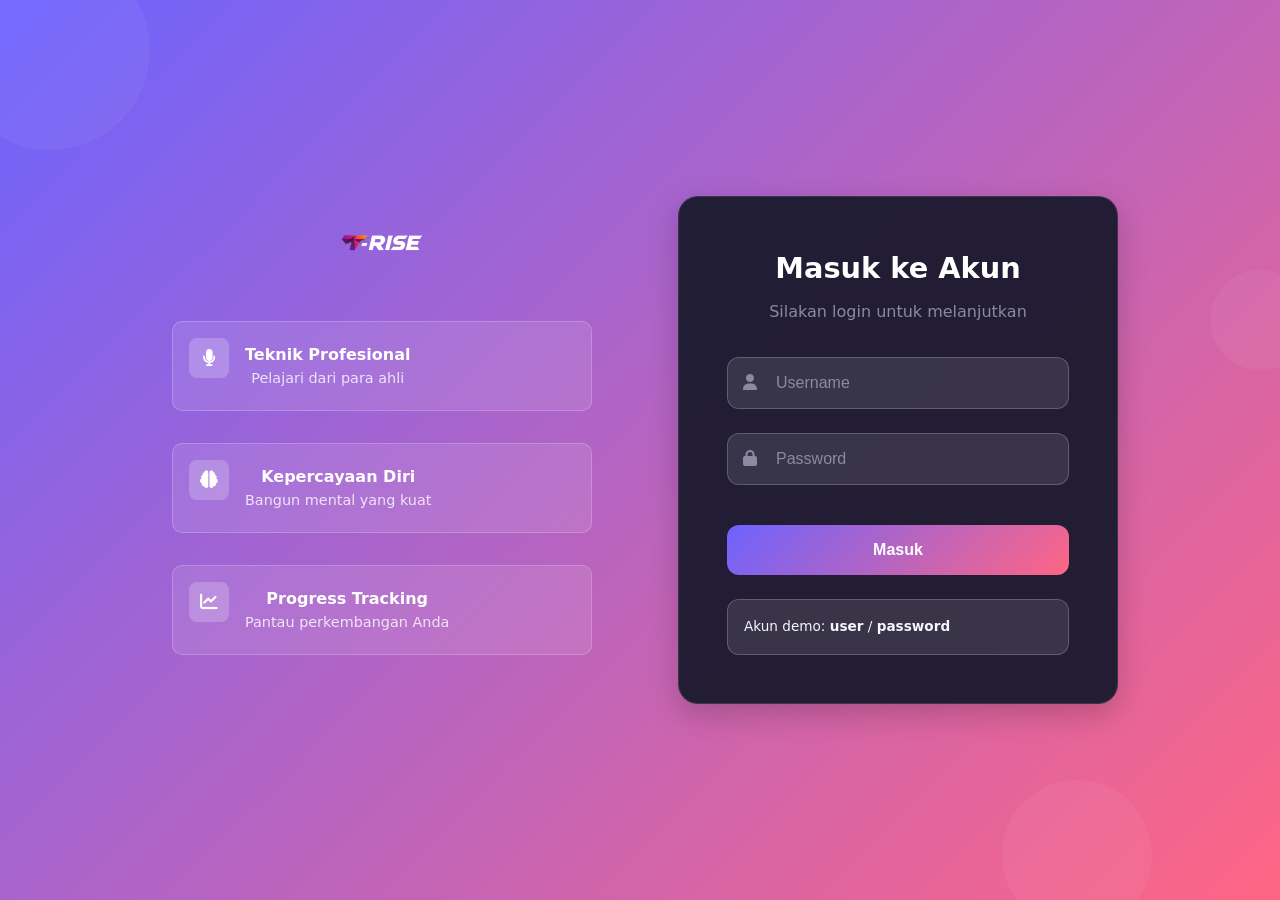
==== edukasi.html @ 12af4f89 "festika-01" ====
<!DOCTYPE html>
<html lang="id">
<head>
    <meta charset="UTF-8">
    <meta name="viewport" content="width=device-width, initial-scale=1.0">
    <title>T-RISE | Edukasi</title>
    <link rel="stylesheet" href="style.css">
</head>
<body>
    <header class="header">
        <div class="container">
            <div class="nav-brand">
               <div class="logo-icon">
                    <div class="logo">
    <img src="logo.png" alt="T-RISE - Public Speaking & Pengembangan Diri">
</div>
                  
                </div>
                <span class="tagline">Public Speaking & Pengembangan Diri</span>
            </div>
            <nav class="nav-menu">
                <a href="beranda.html" class="nav-link">Beranda</a>
                <a href="materi.html" class="nav-link">Materi</a>
                <a href="quiz.html" class="nav-link">Quiz</a>
                <a href="edukasi.html" class="nav-link active">Edukasi</a>
                <button id="logoutBtn" class="btn-logout">Logout</button>
            </nav>
        </div>
    </header>

    <main class="main-content">
        <div class="container">
            <h1 class="page-title">Artikel & Tips Edukasi</h1>
            
            <div class="articles-grid">
                <article class="article-card">
                    <div class="article-image">
                        <div class="image-placeholder">📝</div>
                    </div>
                    <div class="article-content">
                        <h2>5 Kesalahan Umum dalam Public Speaking</h2>
                        <p class="article-meta">Dipublikasikan: 15 November 2023</p>
                        <p class="article-excerpt">
                            Banyak pembicara pemula melakukan kesalahan yang sama. Pelajari kesalahan umum 
                            dalam public speaking dan strategi untuk menghindarinya...
                        </p>
                        <a href="edukasi-kesalahan-public-speaking.html" class="article-link">Baca Selengkapnya →</a>
                    </div>
                </article>
                
                <article class="article-card">
                    <div class="article-image">
                        <div class="image-placeholder">🧠</div>
                    </div>
                    <div class="article-content">
                        <h2>Membangun Kepercayaan Diri</h2>
                        <p class="article-meta">Dipublikasikan: 10 November 2023</p>
                        <p class="article-excerpt">
                            Kepercayaan diri adalah kunci sukses dalam public speaking. Temukan teknik 
                            praktis untuk membangun dan mempertahankan kepercayaan diri...
                        </p>
                        <a href="edukasi-kepercayaan-diri.html" class="article-link">Baca Selengkapnya →</a>
                    </div>
                </article>
                
                <article class="article-card">
                    <div class="article-image">
                        <div class="image-placeholder">🎯</div>
                    </div>
                    <div class="article-content">
                        <h2>Teknik Storytelling untuk Presentasi</h2>
                        <p class="article-meta">Dipublikasikan: 5 November 2023</p>
                        <p class="article-excerpt">
                            Cerita adalah alat yang ampuh untuk menarik perhatian audiens. Pelajari cara 
                            menyusun dan menyampaikan cerita yang efektif...
                        </p>
                        <a href="edukasi-teknik-storytelling.html" class="article-link">Baca Selengkapnya →</a>
                    </div>
                </article>
            </div>
        </div>
    </main>

    <footer class="footer">
        <div class="container">
            <p>&copy; 2025 T-Rise. All rights reserved.</p>
        </div>
    </footer>

    <script src="protect.js"></script>
    <script>
        document.getElementById('logoutBtn').addEventListener('click', function() {
            localStorage.removeItem('isLoggedIn');
            window.location.href = 'index.html';
        });
    </script>
</body>
</html>
---- style.css ----
/* VARIABLES & RESET */
:root {
    --primary: #6C63FF;
    --primary-dark: #5752D2;
    --secondary: #FF6584;
    --accent: #00D4AA;
    --dark: #1A1A2E;
    --darker: #0F0F1A;
    --light: #F5F7FF;
    --gray: #8A8AA3;
    --gradient: linear-gradient(135deg, var(--primary), var(--secondary));
    --shadow: 0 10px 30px rgba(0, 0, 0, 0.2);
    --transition: all 0.3s ease;
}

* {
    margin: 0;
    padding: 0;
    box-sizing: border-box;
}

body {
    font-family: 'Segoe UI', system-ui, sans-serif;
    line-height: 1.6;
    color: var(--light);
    background: var(--darker);
    overflow-x: hidden;
}

.container {
    width: 90%;
    max-width: 1200px;
    margin: 0 auto;
    padding: 0 15px;
}
/* Logo Styling */
.logo-icon {
    display: flex;
    align-items: center;
    gap: 12px;
}

.logo {
    display: flex;
    align-items: center;
    justify-content: center;
}

.logo img {
    height: 60px; /* Sesuaikan tinggi logo */
    width: auto; /* Pertahankan aspect ratio */
    display: block;
    object-fit: contain; /* Pastikan logo tidak terdistorsi */
}

.logo-text {
    font-size: 1.6rem;
    font-weight: bold;
    color: #8408a7;
    line-height: 1;
}
/* SIMPLE LOGIN LAYOUT */
.login-page {
    min-height: 100vh;
    background: linear-gradient(135deg, #6C63FF 0%, #FF6584 100%);
    display: flex;
    align-items: center;
    justify-content: center;
    padding: 1rem;
}

.login-container {
    display: grid;
    grid-template-columns: 1fr 1fr;
    gap: 2rem;
    max-width: 1000px;
    width: 100%;
    align-items: center;
}

/* Welcome Side - Simple */
.welcome-side {
    padding: 2rem;
    color: white;
}

.welcome-content {
    text-align: center;
}

.welcome-logo {
    margin-bottom: 2rem;
}

.welcome-logo .logo-img {
    height: 60px;
    margin-bottom: 1rem;
}

.welcome-text h2 {
    font-size: 2rem;
    margin-bottom: 1rem;
    font-weight: 700;
}

.welcome-text p {
    font-size: 1.1rem;
    opacity: 0.9;
    line-height: 1.6;
}

.features-grid {
    display: grid;
    gap: 1rem;
    margin: 2rem 0;
}

.feature-item {
    display: flex;
    align-items: center;
    gap: 1rem;
    padding: 1rem;
    background: rgba(255, 255, 255, 0.1);
    border-radius: 10px;
    border: 1px solid rgba(255, 255, 255, 0.2);
}

.feature-icon {
    width: 40px;
    height: 40px;
    background: rgba(255, 255, 255, 0.2);
    border-radius: 8px;
    display: flex;
    align-items: center;
    justify-content: center;
}

.feature-icon i {
    color: white;
    font-size: 1.1rem;
}

.feature-text h4 {
    margin: 0;
    font-size: 1rem;
    font-weight: 600;
}

.feature-text p {
    margin: 0;
    font-size: 0.9rem;
    opacity: 0.8;
}

/* Login Side */
.login-side {
    display: flex;
    justify-content: center;
}

.login-card {
    background: rgba(26, 26, 46, 0.95);
    border-radius: 20px;
    padding: 3rem;
    width: 100%;
    max-width: 440px;
    text-align: center;
    box-shadow: var(--shadow);
    border: 1px solid rgba(255, 255, 255, 0.1);
}

.login-header {
    margin-bottom: 2rem;
}

.login-header h2 {
    color: white;
    margin-bottom: 0.5rem;
    font-size: 1.8rem;
}

.login-header p {
    color: var(--gray);
    margin: 0;
}

/* Form Styles */
.login-form {
    text-align: left;
}

.input-group {
    position: relative;
    margin-bottom: 1.5rem;
}

.input-icon {
    position: absolute;
    left: 1rem;
    top: 50%;
    transform: translateY(-50%);
    color: var(--gray);
}

.input-group input {
    width: 100%;
    padding: 1rem 1rem 1rem 3rem;
    background: rgba(255, 255, 255, 0.1);
    border: 1px solid rgba(255, 255, 255, 0.2);
    border-radius: 10px;
    color: white;
    font-size: 1rem;
    transition: var(--transition);
}

.input-group input:focus {
    outline: none;
    border-color: #8408a7;
    background: rgba(255, 255, 255, 0.15);
}

.input-group input::placeholder {
    color: var(--gray);
}

.btn-login {
    width: 100%;
    padding: 1rem;
    background: linear-gradient(135deg, #8408a7, #6C63FF);
    color: white;
    border: none;
    border-radius: 10px;
    font-size: 1rem;
    font-weight: 600;
    cursor: pointer;
    transition: var(--transition);
    margin-top: 1rem;
}

.btn-login:hover {
    transform: translateY(-2px);
    box-shadow: 0 10px 20px rgba(132, 8, 167, 0.3);
}

.demo-account {
    margin-top: 1.5rem;
    padding: 1rem;
    background: rgba(132, 8, 167, 0.1);
    border-radius: 10px;
    font-size: 0.9rem;
    border: 1px solid rgba(132, 8, 167, 0.3);
}

/* Simple Background Elements */
.login-bg-elements {
    position: fixed;
    top: 0;
    left: 0;
    width: 100%;
    height: 100%;
    z-index: -1;
    overflow: hidden;
}

.bg-circle {
    position: absolute;
    border-radius: 50%;
    background: rgba(255, 255, 255, 0.05);
}

.bg-circle-1 {
    width: 200px;
    height: 200px;
    top: -50px;
    left: -50px;
}

.bg-circle-2 {
    width: 150px;
    height: 150px;
    bottom: -30px;
    right: 10%;
}

.bg-circle-3 {
    width: 100px;
    height: 100px;
    top: 30%;
    right: -30px;
}

/* Responsive */
@media (max-width: 768px) {
    .login-container {
        grid-template-columns: 1fr;
        gap: 1rem;
    }
    
    .welcome-side {
        padding: 1rem;
        text-align: center;
    }
    
    .welcome-text h2 {
        font-size: 1.5rem;
    }
    
    .features-grid {
        grid-template-columns: 1fr;
    }
    
    .login-card {
        padding: 2rem;
    }
}

@media (max-width: 480px) {
    .login-card {
        padding: 1.5rem;
    }
    
    .feature-item {
        flex-direction: column;
        text-align: center;
    }
}

.brand-name {
    font-size: 2.5rem;
    font-weight: 800;
    background: var(--gradient);
    -webkit-background-clip: text;
    -webkit-text-fill-color: transparent;
    background-clip: text;
    margin: 1rem 0 0.5rem;
}

.tagline {
    color: var(--gray);
    font-size: 0.9rem;
}

.login-form {
    text-align: left;
    margin-top: 2rem;
}

.input-group {
    position: relative;
    margin-bottom: 1.5rem;
}

.input-icon {
    position: absolute;
    left: 1rem;
    top: 50%;
    transform: translateY(-50%);
    color: var(--gray);
}

.input-group input {
    width: 100%;
    padding: 1rem 1rem 1rem 3rem;
    background: rgba(255, 255, 255, 0.1);
    border: 1px solid rgba(255, 255, 255, 0.2);
    border-radius: 12px;
    color: var(--light);
    font-size: 1rem;
    transition: var(--transition);
}

.input-group input:focus {
    outline: none;
    border-color: var(--primary);
}

.btn-login {
    width: 100%;
    padding: 1rem;
    background: var(--gradient);
    color: white;
    border: none;
    border-radius: 12px;
    font-size: 1rem;
    font-weight: 600;
    cursor: pointer;
    transition: var(--transition);
}

.btn-login:hover {
    transform: translateY(-2px);
    box-shadow: 0 10px 25px rgba(108, 99, 255, 0.3);
}

.demo-account {
    margin-top: 1.5rem;
    padding: 1rem;
    background: rgba(255, 255, 255, 0.1);
    border-radius: 12px;
    font-size: 0.85rem;
    border: 1px solid rgba(255, 255, 255, 0.2);
}

.notification {
    margin-top: 1rem;
    padding: 1rem;
    border-radius: 12px;
    font-weight: 600;
    text-align: center;
}

.notification.error {
    background: rgba(220, 53, 69, 0.1);
    color: #ff6b6b;
    border: 1px solid rgba(220, 53, 69, 0.2);
}

.hidden {
    display: none !important;
}

/* HEADER */
.header {
    background: rgba(26, 26, 46, 0.95);
    border-bottom: 1px solid rgba(255, 255, 255, 0.1);
    position: sticky;
    top: 0;
    z-index: 1000;
    backdrop-filter: blur(10px);
}

.header .container {
    display: flex;
    justify-content: space-between;
    align-items: center;
    padding: 1rem 15px;
}

.nav-brand {
    display: flex;
    align-items: center;
    gap: 1rem;
}

.nav-brand .tagline {
    font-size: 0.8rem;
}

.nav-menu {
    display: flex;
    align-items: center;
    gap: 1.5rem;
}

.nav-link {
    text-decoration: none;
    color: var(--gray);
    font-weight: 500;
    padding: 0.5rem 1rem;
    border-radius: 8px;
    transition: var(--transition);
}

.nav-link:hover {
    color: var(--light);
    background: rgba(255, 255, 255, 0.1);
}

.nav-link.active {
    color: var(--primary);
    background: rgba(108, 99, 255, 0.1);
}

.btn-logout {
    background: transparent;
    color: var(--secondary);
    border: 1px solid var(--secondary);
    border-radius: 8px;
    padding: 0.5rem 1rem;
    font-weight: 500;
    cursor: pointer;
    transition: var(--transition);
}

.btn-logout:hover {
    background: var(--secondary);
    color: white;
}

/* MAIN CONTENT */
.main-content {
    min-height: calc(100vh - 80px);
    padding: 2rem 0;
}

.page-title {
    font-size: 2.5rem;
    font-weight: 800;
    margin-bottom: 1rem;
    background: var(--gradient);
    -webkit-background-clip: text;
    -webkit-text-fill-color: transparent;
    background-clip: text;
    text-align: center;
}

.page-subtitle {
    font-size: 1.1rem;
    color: var(--gray);
    margin-bottom: 2rem;
    text-align: center;
}

/* BUTTONS */
.btn-primary, .btn-secondary {
    display: inline-block;
    padding: 0.75rem 1.5rem;
    border-radius: 8px;
    font-weight: 600;
    text-decoration: none;
    transition: var(--transition);
    border: none;
    cursor: pointer;
    font-size: 1rem;
}

.btn-primary {
    background: var(--gradient);
    color: white;
}

.btn-primary:hover {
    transform: translateY(-2px);
    box-shadow: 0 5px 15px rgba(108, 99, 255, 0.3);
}

.btn-secondary {
    background: transparent;
    color: var(--light);
    border: 1px solid rgba(255, 255, 255, 0.2);
}

.btn-secondary:hover {
    background: rgba(255, 255, 255, 0.1);
}

/* HERO SECTION */
.hero-section {
    padding: 4rem 0;
    text-align: center;
}

.hero-title {
    font-size: 3rem;
    margin-bottom: 1.5rem;
    background: var(--gradient);
    -webkit-background-clip: text;
    -webkit-text-fill-color: transparent;
    background-clip: text;
}

.hero-description {
    font-size: 1.2rem;
    color: var(--gray);
    margin-bottom: 2rem;
    max-width: 600px;
    margin-left: auto;
    margin-right: auto;
}

.hero-actions {
    display: flex;
    gap: 1rem;
    justify-content: center;
}

/* FEATURES SECTION */
.features-section {
    padding: 4rem 0;
}

.section-title {
    text-align: center;
    font-size: 2.5rem;
    margin-bottom: 3rem;
    background: var(--gradient);
    -webkit-background-clip: text;
    -webkit-text-fill-color: transparent;
    background-clip: text;
}

.features-grid {
    display: grid;
    grid-template-columns: repeat(auto-fit, minmax(250px, 1fr));
    gap: 2rem;
}

.feature-card {
    background: rgba(255, 255, 255, 0.05);
    border-radius: 16px;
    padding: 2rem;
    text-align: center;
    transition: var(--transition);
    border: 1px solid rgba(255, 255, 255, 0.1);
}

.feature-card:hover {
    transform: translateY(-5px);
    background: rgba(255, 255, 255, 0.08);
}

.feature-icon {
    font-size: 3rem;
    margin-bottom: 1rem;
}

.feature-card h3 {
    font-size: 1.3rem;
    margin-bottom: 1rem;
    color: var(--light);
}

.feature-card p {
    color: var(--gray);
    line-height: 1.6;
}

/* MATERI PAGE */
.materi-grid {
    display: grid;
    grid-template-columns: repeat(auto-fill, minmax(350px, 1fr));
    gap: 2rem;
    margin-top: 2rem;
}

.materi-card {
    background: rgba(255, 255, 255, 0.05);
    border-radius: 16px;
    overflow: hidden;
    transition: var(--transition);
    border: 1px solid rgba(255, 255, 255, 0.1);
}

.materi-card:hover {
    transform: translateY(-5px);
    background: rgba(255, 255, 255, 0.08);
}

.materi-header {
    padding: 1.5rem;
    background: rgba(0, 0, 0, 0.2);
    display: flex;
    justify-content: space-between;
    align-items: center;
    border-bottom: 1px solid rgba(255, 255, 255, 0.1);
}

.materi-header h2 {
    font-size: 1.3rem;
    color: var(--light);
}

.badge {
    padding: 0.4rem 0.8rem;
    border-radius: 20px;
    font-size: 0.8rem;
    font-weight: 600;
    background: var(--gradient);
    color: white;
}

.materi-content {
    padding: 1.5rem;
}

.materi-content p {
    color: var(--gray);
    margin-bottom: 1rem;
    line-height: 1.6;
}

.materi-content ul {
    list-style: none;
    padding: 0;
}

.materi-content li {
    padding: 0.5rem 0;
    color: var(--gray);
    position: relative;
    padding-left: 1.5rem;
}

.materi-content li::before {
    content: '✓';
    position: absolute;
    left: 0;
    color: var(--accent);
    font-weight: bold;
}

/* MODUL CONTAINER STYLES */
.modul-container {
    display: flex;
    flex-direction: column;
    gap: 2rem;
    margin-top: 2rem;
}

.modul-card {
    background: rgba(255, 255, 255, 0.05);
    border-radius: 16px;
    border: 1px solid rgba(255, 255, 255, 0.1);
    overflow: hidden;
    transition: var(--transition);
}

.modul-card:hover {
    transform: translateY(-5px);
    background: rgba(255, 255, 255, 0.08);
}

.modul-header {
    background: rgba(108, 99, 255, 0.1);
    padding: 2rem;
    border-bottom: 1px solid rgba(255, 255, 255, 0.1);
    display: flex;
    align-items: center;
    gap: 1.5rem;
}

.modul-number {
    width: 60px;
    height: 60px;
    background: var(--gradient);
    border-radius: 12px;
    display: flex;
    align-items: center;
    justify-content: center;
    color: white;
    font-size: 1.5rem;
    font-weight: 800;
}

.modul-header h2 {
    color: var(--light);
    margin: 0;
    font-size: 1.5rem;
}

.modul-content {
    padding: 2rem;
}

.modul-content h3 {
    color: var(--light);
    margin: 1.5rem 0 1rem 0;
    font-size: 1.2rem;
}

.modul-content h3:first-child {
    margin-top: 0;
}

.modul-content p {
    color: var(--gray);
    line-height: 1.6;
    margin-bottom: 1rem;
}

.modul-content ul, .modul-content ol {
    color: var(--gray);
    margin: 1rem 0;
    padding-left: 1.5rem;
}

.modul-content li {
    margin-bottom: 0.5rem;
    line-height: 1.5;
}

.modul-content strong {
    color: var(--light);
}

/* Responsive Design */
@media (max-width: 768px) {
    .modul-header {
        flex-direction: column;
        text-align: center;
        gap: 1rem;
        padding: 1.5rem;
    }
    
    .modul-content {
        padding: 1.5rem;
    }
    
    .modul-header h2 {
        font-size: 1.3rem;
    }
}

/* QUIZ PAGE */
.quiz-container {
    background: rgba(255, 255, 255, 0.05);
    border-radius: 16px;
    padding: 2rem;
    max-width: 800px;
    margin: 0 auto;
    border: 1px solid rgba(255, 255, 255, 0.1);
}

.quiz-start {
    text-align: center;
    padding: 2rem 0;
}

.quiz-start h2 {
    margin-bottom: 1rem;
    color: var(--light);
}

.quiz-start p {
    margin-bottom: 2rem;
    color: var(--gray);
}

.quiz-screen {
    display: flex;
    flex-direction: column;
    gap: 2rem;
}

.quiz-progress {
    display: flex;
    flex-direction: column;
    gap: 0.5rem;
}

.progress-bar {
    height: 6px;
    background: rgba(255, 255, 255, 0.1);
    border-radius: 3px;
    overflow: hidden;
}

.progress-fill {
    height: 100%;
    background: var(--gradient);
    border-radius: 3px;
    transition: width 0.3s ease;
}

.quiz-question h2 {
    margin-bottom: 1.5rem;
    color: var(--light);
}

.quiz-options {
    display: flex;
    flex-direction: column;
    gap: 1rem;
}

.quiz-option {
    padding: 1rem;
    background: rgba(255, 255, 255, 0.05);
    border: 1px solid rgba(255, 255, 255, 0.1);
    border-radius: 8px;
    cursor: pointer;
    transition: var(--transition);
}

.quiz-option:hover {
    background: rgba(255, 255, 255, 0.1);
}

.quiz-option.selected {
    background: rgba(108, 99, 255, 0.2);
    border-color: var(--primary);
}

.quiz-navigation {
    text-align: center;
}

.quiz-result {
    text-align: center;
    padding: 2rem 0;
}

.score-display {
    margin: 2rem 0;
}

.score-circle {
    width: 150px;
    height: 150px;
    border-radius: 50%;
    background: var(--gradient);
    display: flex;
    flex-direction: column;
    justify-content: center;
    align-items: center;
    color: white;
    margin: 0 auto;
}

#scoreValue {
    font-size: 2.5rem;
    font-weight: 700;
}

.score-label {
    font-size: 0.9rem;
}

.result-message {
    font-size: 1.1rem;
    margin-bottom: 2rem;
    color: var(--gray);
}

.result-actions {
    display: flex;
    justify-content: center;
    gap: 1rem;
}

/* EDUKASI PAGE */
.articles-grid {
    display: grid;
    grid-template-columns: repeat(auto-fill, minmax(350px, 1fr));
    gap: 2rem;
    margin-top: 2rem;
}

.article-card {
    background: rgba(255, 255, 255, 0.05);
    border-radius: 16px;
    overflow: hidden;
    transition: var(--transition);
    border: 1px solid rgba(255, 255, 255, 0.1);
}

.article-card:hover {
    transform: translateY(-5px);
    background: rgba(255, 255, 255, 0.08);
}

.article-image {
    height: 150px;
    background: var(--gradient);
    display: flex;
    justify-content: center;
    align-items: center;
}

.image-placeholder {
    font-size: 3rem;
}

.article-content {
    padding: 1.5rem;
}

.article-content h2 {
    font-size: 1.3rem;
    margin-bottom: 0.75rem;
    color: var(--light);
}

.article-meta {
    font-size: 0.85rem;
    color: var(--gray);
    margin-bottom: 1rem;
}

.article-excerpt {
    color: var(--gray);
    margin-bottom: 1.5rem;
    line-height: 1.6;
}

.article-link {
    color: var(--primary);
    text-decoration: none;
    font-weight: 600;
    transition: var(--transition);
}

.article-link:hover {
    color: var(--primary-dark);
}

/* FOOTER */
.footer {
    background: rgba(15, 15, 26, 0.8);
    border-top: 1px solid rgba(255, 255, 255, 0.1);
    padding: 2rem 0;
    margin-top: 4rem;
    text-align: center;
}

/* RESPONSIVE DESIGN */
@media (max-width: 768px) {
    .header .container {
        flex-direction: column;
        gap: 1rem;
    }
    
    .nav-menu {
        flex-wrap: wrap;
        justify-content: center;
    }
    
    .page-title {
        font-size: 2rem;
    }
    
    .hero-title {
        font-size: 2rem;
    }
    
    .section-title {
        font-size: 2rem;
    }
    
    .features-grid,
    .materi-grid,
    .articles-grid {
        grid-template-columns: 1fr;
    }
    
    .hero-actions {
        flex-direction: column;
        align-items: center;
    }
    
    .result-actions {
        flex-direction: column;
        align-items: center;
    }

    /* Additional styles for detail pages */
.exercise-steps {
    display: flex;
    flex-direction: column;
    gap: 1.5rem;
    margin-top: 1.5rem;
}

.step {
    display: flex;
    gap: 1rem;
    align-items: flex-start;
}

.step-number {
    width: 40px;
    height: 40px;
    background: var(--gradient);
    border-radius: 50%;
    display: flex;
    align-items: center;
    justify-content: center;
    color: white;
    font-weight: 700;
    flex-shrink: 0;
}

.step-content h4 {
    color: var(--light);
    margin-bottom: 0.5rem;
}

.step-content p {
    color: var(--gray);
    line-height: 1.6;
}

.technique-grid {
    display: grid;
    grid-template-columns: repeat(auto-fit, minmax(250px, 1fr));
    gap: 1.5rem;
    margin-top: 1.5rem;
}

.technique-item {
    display: flex;
    gap: 1rem;
    padding: 1.5rem;
    background: rgba(255, 255, 255, 0.05);
    border-radius: 12px;
    border: 1px solid rgba(255, 255, 255, 0.1);
}

.technique-icon {
    width: 50px;
    height: 50px;
    background: var(--gradient);
    border-radius: 12px;
    display: flex;
    align-items: center;
    justify-content: center;
    color: white;
    font-size: 1.2rem;
    flex-shrink: 0;
}

.technique-content h4 {
    color: var(--light);
    margin-bottom: 0.5rem;
}

.technique-content p {
    color: var(--gray);
    font-size: 0.9rem;
    line-height: 1.5;
}

/* QUICK ACCESS STYLES */
.quick-access {
    margin-top: 4rem;
    padding: 2rem;
    background: rgba(255, 255, 255, 0.05);
    border-radius: 20px;
    border: 1px solid rgba(255, 255, 255, 0.1);
}

.quick-access h3 {
    text-align: center;
    margin-bottom: 2rem;
    color: var(--light);
}

.quick-links {
    display: flex;
    flex-direction: column;
    gap: 1rem;
}

.quick-link {
    display: flex;
    align-items: center;
    gap: 1.5rem;
    padding: 1.5rem;
    background: rgba(255, 255, 255, 0.05);
    border-radius: 12px;
    text-decoration: none;
    transition: var(--transition);
    border: 1px solid rgba(255, 255, 255, 0.1);
}

.quick-link:hover {
    background: rgba(255, 255, 255, 0.1);
    transform: translateX(10px);
    border-color: var(--primary);
}

.quick-icon {
    width: 50px;
    height: 50px;
    background: var(--gradient);
    border-radius: 12px;
    display: flex;
    align-items: center;
    justify-content: center;
    color: white;
    font-size: 1.2rem;
}

.quick-content {
    flex: 1;
}

.quick-content h4 {
    color: var(--light);
    margin-bottom: 0.25rem;
}

.quick-content p {
    color: var(--gray);
    font-size: 0.9rem;
    margin-bottom: 0.5rem;
}

.quick-status {
    font-size: 0.8rem;
    padding: 0.3rem 0.8rem;
    border-radius: 15px;
    background: rgba(0, 212, 170, 0.2);
    color: var(--accent);
    border: 1px solid rgba(0, 212, 170, 0.3);
}

.quick-link i.fa-chevron-right {
    color: var(--gray);
    transition: var(--transition);
}

.quick-link:hover i.fa-chevron-right {
    color: var(--primary);
    transform: translateX(5px);
}

/* PATH STEPS AS LINKS */
.path-steps {
    display: flex;
    justify-content: center;
    gap: 2rem;
    margin-top: 2rem;
}

.path-step {
    display: flex;
    align-items: center;
    gap: 1rem;
    padding: 1.5rem;
    background: rgba(255, 255, 255, 0.05);
    border-radius: 16px;
    border: 1px solid rgba(255, 255, 255, 0.1);
    transition: var(--transition);
    flex: 1;
    max-width: 200px;
    text-decoration: none;
    color: inherit;
}

.path-step:hover {
    background: rgba(255, 255, 255, 0.1);
    transform: translateY(-5px);
    border-color: var(--primary);
}

.path-step.active {
    background: rgba(108, 99, 255, 0.2);
    border-color: var(--primary);
    transform: translateY(-5px);
}

/* BUTTON STYLES FOR LINKS */
.btn-continue, .btn-start {
    display: inline-flex;
    align-items: center;
    gap: 0.5rem;
    padding: 0.75rem 1.5rem;
    background: var(--gradient);
    color: white;
    border: none;
    border-radius: 8px;
    font-weight: 600;
    text-decoration: none;
    cursor: pointer;
    transition: var(--transition);
    font-size: 0.9rem;
}

.btn-continue:hover, .btn-start:hover {
    transform: translateY(-2px);
    box-shadow: 0 5px 15px rgba(108, 99, 255, 0.3);
}

.btn-start {
    background: rgba(255, 255, 255, 0.1);
    border: 1px solid rgba(255, 255, 255, 0.2);
}

.btn-start:hover {
    background: rgba(255, 255, 255, 0.2);
}

/* PROGRESS BAR STYLES */
.progress-container {
    flex: 1;
}

.progress-info {
    display: flex;
    justify-content: space-between;
    margin-bottom: 0.5rem;
    font-size: 0.85rem;
}

.progress-text {
    color: var(--gray);
}

.progress-percent {
    color: var(--light);
    font-weight: 600;
}

.progress-bar {
    width: 100%;
    height: 6px;
    background: rgba(255, 255, 255, 0.1);
    border-radius: 3px;
    overflow: hidden;
}

.progress-fill {
    height: 100%;
    border-radius: 3px;
    transition: width 0.3s ease;
}

/* Responsive Design */
@media (max-width: 768px) {
    .path-steps {
        flex-direction: column;
        align-items: center;
    }
    
    .path-step {
        max-width: 100%;
        width: 100%;
    }
    
    .quick-link {
        flex-direction: column;
        text-align: center;
        gap: 1rem;
    }
    
    .quick-link:hover {
        transform: translateY(-5px);
    }
    
    .materi-footer {
        flex-direction: column;
        gap: 1rem;
    }
    
    .progress-container {
        width: 100%;
    }
}
}
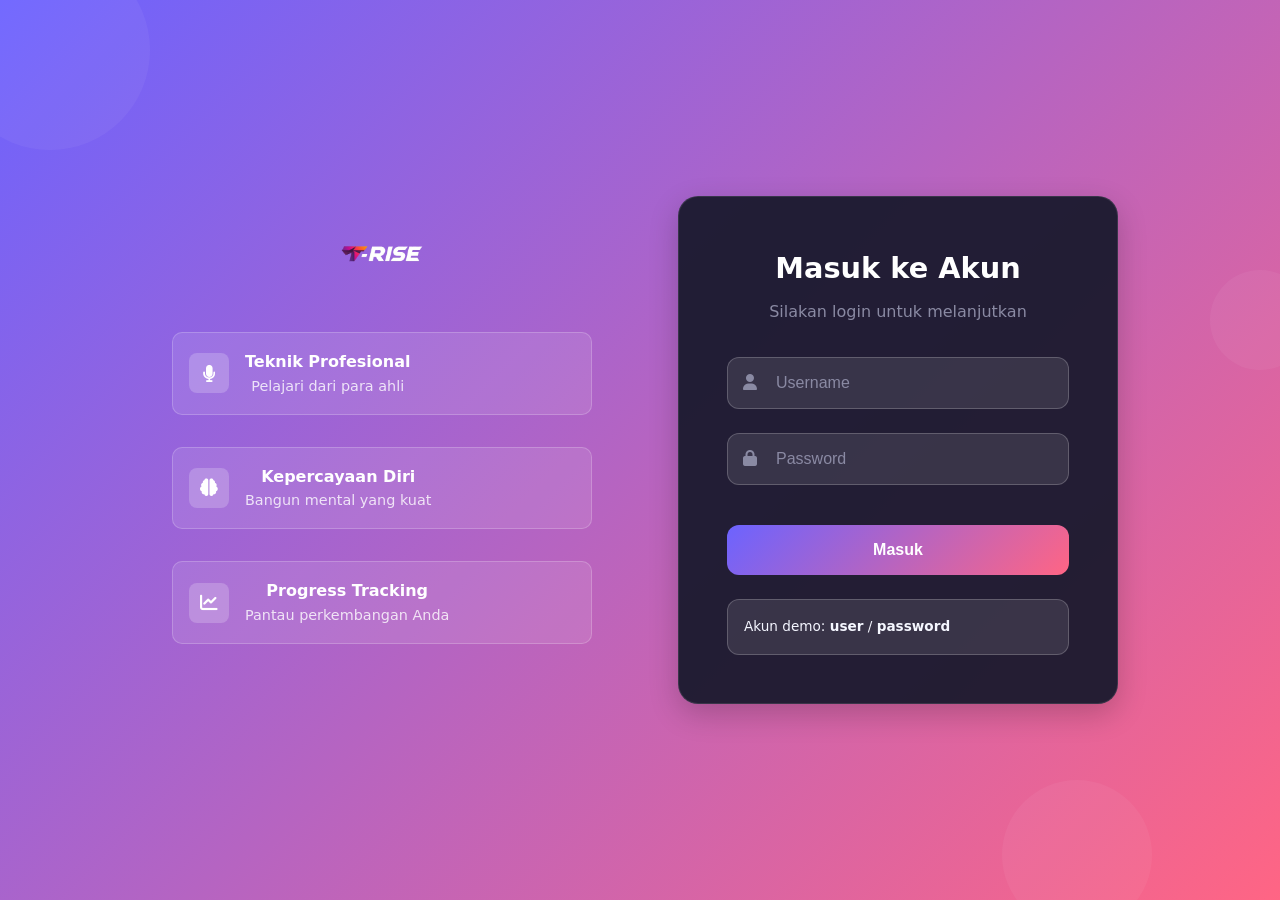
==== commit 5270bf85: "up1" ====
--- a/edukasi.html
+++ b/edukasi.html
@@ -8,26 +8,38 @@
 </head>
 <body>
     <header class="header">
-        <div class="container">
-            <div class="nav-brand">
-               <div class="logo-icon">
-                    <div class="logo">
-    <img src="logo.png" alt="T-RISE - Public Speaking & Pengembangan Diri">
-</div>
-                  
-                </div>
-                <span class="tagline">Public Speaking & Pengembangan Diri</span>
-            </div>
-            <nav class="nav-menu">
-                <a href="beranda.html" class="nav-link">Beranda</a>
-                <a href="materi.html" class="nav-link">Materi</a>
-                <a href="quiz.html" class="nav-link">Quiz</a>
-                <a href="edukasi.html" class="nav-link active">Edukasi</a>
-                <button id="logoutBtn" class="btn-logout">Logout</button>
-            </nav>
-        </div>
-    </header>
+  <div class="container">
+    
+    <!-- 1. BAGIAN KIRI (LOGO & BRAND) -->
+    <div class="nav-brand">
+      <div class="logo">
+        <!-- Ganti src dengan path logo kamu yang benar -->
+        <img src="logo.png" alt="Logo T-Rise"> 
+      </div>
+      <div>
+        <div class="brand-name">T-RISE</div>
+        <span class="tagline">Public Speaking & Pengembangan Diri</span>
+      </div>
+    </div>
 
+    <!-- 2. TOMBOL HAMBURGER (WAJIB ADA) -->
+    <button class="nav-toggle" id="navToggle" aria-label="Menu" aria-expanded="false">
+      <span></span>
+      <span></span>
+      <span></span>
+    </button>
+
+    <!-- 3. MENU NAVIGASI -->
+    <nav class="nav-menu" id="navMenu">
+      <a href="beranda.html" class="nav-link active">Beranda</a>
+      <a href="materi.html" class="nav-link">Materi</a>
+      <a href="quiz.html" class="nav-link">Quiz</a>
+      <a href="edukasi.html" class="nav-link">Edukasi</a>
+      <button class="btn-logout">Logout</button>
+    </nav>
+
+  </div>
+</header>
     <main class="main-content">
         <div class="container">
             <h1 class="page-title">Artikel & Tips Edukasi</h1>
@@ -89,6 +101,36 @@
 
     <script src="protect.js"></script>
     <script>
+             
+(function () {
+  const toggle = document.getElementById('navToggle');
+  const menu = document.getElementById('navMenu');
+  if (!toggle || !menu) return;
+
+  toggle.addEventListener('click', function () {
+    const open = menu.classList.toggle('is-open');
+    toggle.classList.toggle('is-open', open);
+    toggle.setAttribute('aria-expanded', open ? 'true' : 'false');
+  });
+
+  // Tutup menu jika link diklik
+  menu.querySelectorAll('a, .btn-logout').forEach(function (el) {
+    el.addEventListener('click', function () {
+      menu.classList.remove('is-open');
+      toggle.classList.remove('is-open');
+      toggle.setAttribute('aria-expanded', 'false');
+    });
+  });
+
+  // Tutup menu jika klik di luar area header
+  document.addEventListener('click', function (e) {
+    if (!menu.classList.contains('is-open')) return;
+    if (e.target.closest('.header')) return;
+    menu.classList.remove('is-open');
+    toggle.classList.remove('is-open');
+    toggle.setAttribute('aria-expanded', 'false');
+  });
+})();
         document.getElementById('logoutBtn').addEventListener('click', function() {
             localStorage.removeItem('isLoggedIn');
             window.location.href = 'index.html';
--- a/style.css
+++ b/style.css
@@ -1,4 +1,6 @@
-/* VARIABLES & RESET */
+/* ══════════════════════════════════════════
+   VARIABLES & RESET
+══════════════════════════════════════════ */
 :root {
     --primary: #6C63FF;
     --primary-dark: #5752D2;
@@ -33,7 +35,10 @@
     margin: 0 auto;
     padding: 0 15px;
 }
-/* Logo Styling */
+
+/* ══════════════════════════════════════════
+   LOGO
+══════════════════════════════════════════ */
 .logo-icon {
     display: flex;
     align-items: center;
@@ -47,10 +52,10 @@
 }
 
 .logo img {
-    height: 60px; /* Sesuaikan tinggi logo */
-    width: auto; /* Pertahankan aspect ratio */
+    height: 60px;
+    width: auto;
     display: block;
-    object-fit: contain; /* Pastikan logo tidak terdistorsi */
+    object-fit: contain;
 }
 
 .logo-text {
@@ -59,7 +64,10 @@
     color: #8408a7;
     line-height: 1;
 }
-/* SIMPLE LOGIN LAYOUT */
+
+/* ══════════════════════════════════════════
+   LOGIN PAGE
+══════════════════════════════════════════ */
 .login-page {
     min-height: 100vh;
     background: linear-gradient(135deg, #6C63FF 0%, #FF6584 100%);
@@ -78,7 +86,6 @@
     align-items: center;
 }
 
-/* Welcome Side - Simple */
 .welcome-side {
     padding: 2rem;
     color: white;
@@ -152,7 +159,7 @@
     opacity: 0.8;
 }
 
-/* Login Side */
+/* Login side */
 .login-side {
     display: flex;
     justify-content: center;
@@ -184,9 +191,9 @@
     margin: 0;
 }
 
-/* Form Styles */
 .login-form {
     text-align: left;
+    margin-top: 2rem;
 }
 
 .input-group {
@@ -207,15 +214,15 @@
     padding: 1rem 1rem 1rem 3rem;
     background: rgba(255, 255, 255, 0.1);
     border: 1px solid rgba(255, 255, 255, 0.2);
-    border-radius: 10px;
-    color: white;
+    border-radius: 12px;
+    color: var(--light);
     font-size: 1rem;
     transition: var(--transition);
 }
 
 .input-group input:focus {
     outline: none;
-    border-color: #8408a7;
+    border-color: var(--primary);
     background: rgba(255, 255, 255, 0.15);
 }
 
@@ -226,10 +233,10 @@
 .btn-login {
     width: 100%;
     padding: 1rem;
-    background: linear-gradient(135deg, #8408a7, #6C63FF);
+    background: var(--gradient);
     color: white;
     border: none;
-    border-radius: 10px;
+    border-radius: 12px;
     font-size: 1rem;
     font-weight: 600;
     cursor: pointer;
@@ -239,19 +246,34 @@
 
 .btn-login:hover {
     transform: translateY(-2px);
-    box-shadow: 0 10px 20px rgba(132, 8, 167, 0.3);
+    box-shadow: 0 10px 25px rgba(108, 99, 255, 0.3);
 }
 
 .demo-account {
     margin-top: 1.5rem;
     padding: 1rem;
-    background: rgba(132, 8, 167, 0.1);
-    border-radius: 10px;
+    background: rgba(255, 255, 255, 0.1);
+    border-radius: 12px;
+    font-size: 0.85rem;
+    border: 1px solid rgba(255, 255, 255, 0.2);
+}
+
+.brand-name {
+    font-size: 2.5rem;
+    font-weight: 800;
+    background: var(--gradient);
+    -webkit-background-clip: text;
+    -webkit-text-fill-color: transparent;
+    background-clip: text;
+    margin: 1rem 0 0.5rem;
+}
+
+.tagline {
+    color: var(--gray);
     font-size: 0.9rem;
-    border: 1px solid rgba(132, 8, 167, 0.3);
-}
-
-/* Simple Background Elements */
+}
+
+/* Background elements */
 .login-bg-elements {
     position: fixed;
     top: 0;
@@ -289,118 +311,7 @@
     right: -30px;
 }
 
-/* Responsive */
-@media (max-width: 768px) {
-    .login-container {
-        grid-template-columns: 1fr;
-        gap: 1rem;
-    }
-    
-    .welcome-side {
-        padding: 1rem;
-        text-align: center;
-    }
-    
-    .welcome-text h2 {
-        font-size: 1.5rem;
-    }
-    
-    .features-grid {
-        grid-template-columns: 1fr;
-    }
-    
-    .login-card {
-        padding: 2rem;
-    }
-}
-
-@media (max-width: 480px) {
-    .login-card {
-        padding: 1.5rem;
-    }
-    
-    .feature-item {
-        flex-direction: column;
-        text-align: center;
-    }
-}
-
-.brand-name {
-    font-size: 2.5rem;
-    font-weight: 800;
-    background: var(--gradient);
-    -webkit-background-clip: text;
-    -webkit-text-fill-color: transparent;
-    background-clip: text;
-    margin: 1rem 0 0.5rem;
-}
-
-.tagline {
-    color: var(--gray);
-    font-size: 0.9rem;
-}
-
-.login-form {
-    text-align: left;
-    margin-top: 2rem;
-}
-
-.input-group {
-    position: relative;
-    margin-bottom: 1.5rem;
-}
-
-.input-icon {
-    position: absolute;
-    left: 1rem;
-    top: 50%;
-    transform: translateY(-50%);
-    color: var(--gray);
-}
-
-.input-group input {
-    width: 100%;
-    padding: 1rem 1rem 1rem 3rem;
-    background: rgba(255, 255, 255, 0.1);
-    border: 1px solid rgba(255, 255, 255, 0.2);
-    border-radius: 12px;
-    color: var(--light);
-    font-size: 1rem;
-    transition: var(--transition);
-}
-
-.input-group input:focus {
-    outline: none;
-    border-color: var(--primary);
-}
-
-.btn-login {
-    width: 100%;
-    padding: 1rem;
-    background: var(--gradient);
-    color: white;
-    border: none;
-    border-radius: 12px;
-    font-size: 1rem;
-    font-weight: 600;
-    cursor: pointer;
-    transition: var(--transition);
-}
-
-.btn-login:hover {
-    transform: translateY(-2px);
-    box-shadow: 0 10px 25px rgba(108, 99, 255, 0.3);
-}
-
-.demo-account {
-    margin-top: 1.5rem;
-    padding: 1rem;
-    background: rgba(255, 255, 255, 0.1);
-    border-radius: 12px;
-    font-size: 0.85rem;
-    border: 1px solid rgba(255, 255, 255, 0.2);
-}
-
+/* Notification */
 .notification {
     margin-top: 1rem;
     padding: 1rem;
@@ -419,7 +330,9 @@
     display: none !important;
 }
 
-/* HEADER */
+/* ══════════════════════════════════════════
+   HEADER (SUDAH DIPERBAIKI)
+══════════════════════════════════════════ */
 .header {
     background: rgba(26, 26, 46, 0.95);
     border-bottom: 1px solid rgba(255, 255, 255, 0.1);
@@ -427,38 +340,68 @@
     top: 0;
     z-index: 1000;
     backdrop-filter: blur(10px);
+    -webkit-backdrop-filter: blur(10px);
 }
 
 .header .container {
     display: flex;
     justify-content: space-between;
     align-items: center;
-    padding: 1rem 15px;
-}
-
+    padding: 0.75rem 15px;
+    gap: 1rem;
+}
+
+/* Brand */
 .nav-brand {
     display: flex;
     align-items: center;
-    gap: 1rem;
+    gap: 0.75rem;
+    min-width: 0;
+    flex-shrink: 1;
+}
+
+.nav-brand .logo img {
+    height: 40px;
+    width: auto;
+    display: block;
+    object-fit: contain;
+}
+
+.nav-brand .brand-name {
+    font-size: 1.15rem;
+    font-weight: 800;
+    line-height: 1.1;
+    background: var(--gradient);
+    -webkit-background-clip: text;
+    -webkit-text-fill-color: transparent;
+    background-clip: text;
+    white-space: nowrap;
 }
 
 .nav-brand .tagline {
-    font-size: 0.8rem;
-}
-
+    font-size: 0.7rem;
+    line-height: 1.1;
+    color: var(--gray);
+    display: block;
+    white-space: nowrap;
+}
+
+/* Menu desktop */
 .nav-menu {
     display: flex;
     align-items: center;
-    gap: 1.5rem;
+    gap: 0.5rem;
 }
 
 .nav-link {
     text-decoration: none;
     color: var(--gray);
     font-weight: 500;
-    padding: 0.5rem 1rem;
+    font-size: 0.9rem;
+    padding: 0.5rem 0.9rem;
     border-radius: 8px;
     transition: var(--transition);
+    white-space: nowrap;
 }
 
 .nav-link:hover {
@@ -476,10 +419,12 @@
     color: var(--secondary);
     border: 1px solid var(--secondary);
     border-radius: 8px;
-    padding: 0.5rem 1rem;
+    padding: 0.5rem 0.9rem;
+    font-size: 0.85rem;
     font-weight: 500;
     cursor: pointer;
     transition: var(--transition);
+    white-space: nowrap;
 }
 
 .btn-logout:hover {
@@ -487,7 +432,50 @@
     color: white;
 }
 
-/* MAIN CONTENT */
+/* Hamburger (hidden di desktop) */
+.nav-toggle {
+    display: none;
+    flex-direction: column;
+    justify-content: center;
+    align-items: center;
+    gap: 4px;
+    width: 38px;
+    height: 38px;
+    background: rgba(255, 255, 255, 0.05);
+    border: 1px solid rgba(255, 255, 255, 0.1);
+    border-radius: 8px;
+    cursor: pointer;
+    flex-shrink: 0;
+    padding: 0;
+    transition: var(--transition);
+}
+
+.nav-toggle:hover {
+    background: rgba(255, 255, 255, 0.1);
+}
+
+.nav-toggle span {
+    display: block;
+    width: 16px;
+    height: 2px;
+    background: var(--light);
+    border-radius: 2px;
+    transition: var(--transition);
+}
+
+.nav-toggle.is-open span:nth-child(1) {
+    transform: translateY(6px) rotate(45deg);
+}
+.nav-toggle.is-open span:nth-child(2) {
+    opacity: 0;
+}
+.nav-toggle.is-open span:nth-child(3) {
+    transform: translateY(-6px) rotate(-45deg);
+}
+
+/* ══════════════════════════════════════════
+   MAIN CONTENT
+══════════════════════════════════════════ */
 .main-content {
     min-height: calc(100vh - 80px);
     padding: 2rem 0;
@@ -511,8 +499,11 @@
     text-align: center;
 }
 
-/* BUTTONS */
-.btn-primary, .btn-secondary {
+/* ══════════════════════════════════════════
+   BUTTONS
+══════════════════════════════════════════ */
+.btn-primary,
+.btn-secondary {
     display: inline-block;
     padding: 0.75rem 1.5rem;
     border-radius: 8px;
@@ -544,7 +535,9 @@
     background: rgba(255, 255, 255, 0.1);
 }
 
-/* HERO SECTION */
+/* ══════════════════════════════════════════
+   HERO SECTION
+══════════════════════════════════════════ */
 .hero-section {
     padding: 4rem 0;
     text-align: center;
@@ -574,7 +567,9 @@
     justify-content: center;
 }
 
-/* FEATURES SECTION */
+/* ══════════════════════════════════════════
+   FEATURES SECTION
+══════════════════════════════════════════ */
 .features-section {
     padding: 4rem 0;
 }
@@ -609,9 +604,14 @@
     background: rgba(255, 255, 255, 0.08);
 }
 
-.feature-icon {
+.feature-card .feature-icon {
     font-size: 3rem;
     margin-bottom: 1rem;
+    width: auto;
+    height: auto;
+    background: transparent;
+    border-radius: 0;
+    display: block;
 }
 
 .feature-card h3 {
@@ -625,7 +625,9 @@
     line-height: 1.6;
 }
 
-/* MATERI PAGE */
+/* ══════════════════════════════════════════
+   MATERI PAGE
+══════════════════════════════════════════ */
 .materi-grid {
     display: grid;
     grid-template-columns: repeat(auto-fill, minmax(350px, 1fr));
@@ -699,7 +701,9 @@
     font-weight: bold;
 }
 
-/* MODUL CONTAINER STYLES */
+/* ══════════════════════════════════════════
+   MODUL
+══════════════════════════════════════════ */
 .modul-container {
     display: flex;
     flex-direction: column;
@@ -740,6 +744,7 @@
     color: white;
     font-size: 1.5rem;
     font-weight: 800;
+    flex-shrink: 0;
 }
 
 .modul-header h2 {
@@ -768,7 +773,8 @@
     margin-bottom: 1rem;
 }
 
-.modul-content ul, .modul-content ol {
+.modul-content ul,
+.modul-content ol {
     color: var(--gray);
     margin: 1rem 0;
     padding-left: 1.5rem;
@@ -783,25 +789,9 @@
     color: var(--light);
 }
 
-/* Responsive Design */
-@media (max-width: 768px) {
-    .modul-header {
-        flex-direction: column;
-        text-align: center;
-        gap: 1rem;
-        padding: 1.5rem;
-    }
-    
-    .modul-content {
-        padding: 1.5rem;
-    }
-    
-    .modul-header h2 {
-        font-size: 1.3rem;
-    }
-}
-
-/* QUIZ PAGE */
+/* ══════════════════════════════════════════
+   QUIZ PAGE
+══════════════════════════════════════════ */
 .quiz-container {
     background: rgba(255, 255, 255, 0.05);
     border-radius: 16px;
@@ -928,7 +918,9 @@
     gap: 1rem;
 }
 
-/* EDUKASI PAGE */
+/* ══════════════════════════════════════════
+   EDUKASI PAGE
+══════════════════════════════════════════ */
 .articles-grid {
     display: grid;
     grid-template-columns: repeat(auto-fill, minmax(350px, 1fr));
@@ -994,56 +986,9 @@
     color: var(--primary-dark);
 }
 
-/* FOOTER */
-.footer {
-    background: rgba(15, 15, 26, 0.8);
-    border-top: 1px solid rgba(255, 255, 255, 0.1);
-    padding: 2rem 0;
-    margin-top: 4rem;
-    text-align: center;
-}
-
-/* RESPONSIVE DESIGN */
-@media (max-width: 768px) {
-    .header .container {
-        flex-direction: column;
-        gap: 1rem;
-    }
-    
-    .nav-menu {
-        flex-wrap: wrap;
-        justify-content: center;
-    }
-    
-    .page-title {
-        font-size: 2rem;
-    }
-    
-    .hero-title {
-        font-size: 2rem;
-    }
-    
-    .section-title {
-        font-size: 2rem;
-    }
-    
-    .features-grid,
-    .materi-grid,
-    .articles-grid {
-        grid-template-columns: 1fr;
-    }
-    
-    .hero-actions {
-        flex-direction: column;
-        align-items: center;
-    }
-    
-    .result-actions {
-        flex-direction: column;
-        align-items: center;
-    }
-
-    /* Additional styles for detail pages */
+/* ══════════════════════════════════════════
+   EXERCISE / DETAIL PAGE
+══════════════════════════════════════════ */
 .exercise-steps {
     display: flex;
     flex-direction: column;
@@ -1120,7 +1065,9 @@
     line-height: 1.5;
 }
 
-/* QUICK ACCESS STYLES */
+/* ══════════════════════════════════════════
+   QUICK ACCESS
+══════════════════════════════════════════ */
 .quick-access {
     margin-top: 4rem;
     padding: 2rem;
@@ -1169,6 +1116,7 @@
     justify-content: center;
     color: white;
     font-size: 1.2rem;
+    flex-shrink: 0;
 }
 
 .quick-content {
@@ -1205,12 +1153,15 @@
     transform: translateX(5px);
 }
 
-/* PATH STEPS AS LINKS */
+/* ══════════════════════════════════════════
+   PATH STEPS
+══════════════════════════════════════════ */
 .path-steps {
     display: flex;
     justify-content: center;
     gap: 2rem;
     margin-top: 2rem;
+    flex-wrap: wrap;
 }
 
 .path-step {
@@ -1240,8 +1191,11 @@
     transform: translateY(-5px);
 }
 
-/* BUTTON STYLES FOR LINKS */
-.btn-continue, .btn-start {
+/* ══════════════════════════════════════════
+   BUTTONS FOR LINKS
+══════════════════════════════════════════ */
+.btn-continue,
+.btn-start {
     display: inline-flex;
     align-items: center;
     gap: 0.5rem;
@@ -1257,7 +1211,8 @@
     font-size: 0.9rem;
 }
 
-.btn-continue:hover, .btn-start:hover {
+.btn-continue:hover,
+.btn-start:hover {
     transform: translateY(-2px);
     box-shadow: 0 5px 15px rgba(108, 99, 255, 0.3);
 }
@@ -1271,7 +1226,9 @@
     background: rgba(255, 255, 255, 0.2);
 }
 
-/* PROGRESS BAR STYLES */
+/* ══════════════════════════════════════════
+   PROGRESS BAR
+══════════════════════════════════════════ */
 .progress-container {
     flex: 1;
 }
@@ -1292,49 +1249,245 @@
     font-weight: 600;
 }
 
-.progress-bar {
-    width: 100%;
-    height: 6px;
-    background: rgba(255, 255, 255, 0.1);
-    border-radius: 3px;
-    overflow: hidden;
-}
-
-.progress-fill {
-    height: 100%;
-    border-radius: 3px;
-    transition: width 0.3s ease;
-}
-
-/* Responsive Design */
+/* ══════════════════════════════════════════
+   FOOTER
+══════════════════════════════════════════ */
+.footer {
+    background: rgba(15, 15, 26, 0.8);
+    border-top: 1px solid rgba(255, 255, 255, 0.1);
+    padding: 2rem 0;
+    margin-top: 4rem;
+    text-align: center;
+}
+
+/* ══════════════════════════════════════════
+   RESPONSIVE
+══════════════════════════════════════════ */
+
+/* Tablet */
 @media (max-width: 768px) {
+
+    /* ── HEADER MOBILE ── */
+    .header .container {
+        padding: 0.6rem 15px;
+        gap: 0.5rem;
+    }
+
+    .nav-brand {
+        gap: 0.5rem;
+        flex: 1;
+        min-width: 0;
+    }
+
+    .nav-brand .logo img {
+        height: 34px;
+    }
+
+    .nav-brand .brand-name {
+        font-size: 1rem;
+    }
+
+    .nav-brand .tagline {
+        display: none;
+    }
+
+    /* Tampilkan hamburger */
+    .nav-toggle {
+        display: flex;
+        margin-left: auto;
+    }
+
+    /* Menu jadi dropdown floating */
+    .nav-menu {
+        position: fixed;
+        top: 62px;
+        left: 10px;
+        right: 10px;
+        flex-direction: column;
+        align-items: stretch;
+        gap: 2px;
+        padding: 8px;
+        background: rgba(26, 26, 46, 0.98);
+        backdrop-filter: blur(14px);
+        -webkit-backdrop-filter: blur(14px);
+        border: 1px solid rgba(255, 255, 255, 0.12);
+        border-radius: 14px;
+        box-shadow: 0 20px 40px -20px rgba(0, 0, 0, 0.8);
+        opacity: 0;
+        visibility: hidden;
+        transform: translateY(-8px);
+        transition: opacity 0.25s, transform 0.25s, visibility 0.25s;
+        z-index: 999;
+    }
+
+    .nav-menu.is-open {
+        opacity: 1;
+        visibility: visible;
+        transform: none;
+    }
+
+    .nav-link {
+        padding: 0.75rem 1rem;
+        font-size: 0.92rem;
+        border-radius: 10px;
+    }
+
+    .btn-logout {
+        margin-top: 4px;
+        padding: 0.7rem 1rem;
+        text-align: center;
+        font-size: 0.88rem;
+    }
+
+    /* ── LOGIN PAGE ── */
+    .login-container {
+        grid-template-columns: 1fr;
+        gap: 1rem;
+    }
+
+    .welcome-side {
+        padding: 1rem;
+        text-align: center;
+    }
+
+    .welcome-text h2 {
+        font-size: 1.5rem;
+    }
+
+    .features-grid {
+        grid-template-columns: 1fr;
+    }
+
+    .login-card {
+        padding: 2rem;
+    }
+
+    /* ── PAGE TITLES ── */
+    .page-title {
+        font-size: 2rem;
+    }
+
+    .hero-title {
+        font-size: 2rem;
+    }
+
+    .section-title {
+        font-size: 2rem;
+    }
+
+    /* ── GRIDS ── */
+    .features-grid,
+    .materi-grid,
+    .articles-grid {
+        grid-template-columns: 1fr;
+    }
+
+    .hero-actions,
+    .result-actions {
+        flex-direction: column;
+        align-items: center;
+    }
+
+    /* ── MODUL ── */
+    .modul-header {
+        flex-direction: column;
+        text-align: center;
+        gap: 1rem;
+        padding: 1.5rem;
+    }
+
+    .modul-content {
+        padding: 1.5rem;
+    }
+
+    .modul-header h2 {
+        font-size: 1.3rem;
+    }
+
+    /* ── PATH STEPS ── */
     .path-steps {
         flex-direction: column;
         align-items: center;
     }
-    
+
     .path-step {
         max-width: 100%;
         width: 100%;
     }
-    
+
+    /* ── QUICK ACCESS ── */
     .quick-link {
         flex-direction: column;
         text-align: center;
         gap: 1rem;
     }
-    
+
     .quick-link:hover {
         transform: translateY(-5px);
     }
-    
-    .materi-footer {
-        flex-direction: column;
-        gap: 1rem;
-    }
-    
+
     .progress-container {
         width: 100%;
     }
 }
+
+/* Mobile kecil */
+@media (max-width: 480px) {
+
+    .login-card {
+        padding: 1.5rem;
+    }
+
+    .feature-item {
+        flex-direction: column;
+        text-align: center;
+    }
+
+    .brand-name {
+        font-size: 2rem;
+    }
+
+    .page-title {
+        font-size: 1.7rem;
+    }
+
+    .hero-title {
+        font-size: 1.7rem;
+    }
+
+    .section-title {
+        font-size: 1.7rem;
+    }
+
+    .quiz-container {
+        padding: 1.5rem;
+    }
+
+    .modul-content {
+        padding: 1.25rem;
+    }
+
+    .modul-header {
+        padding: 1.25rem;
+    }
+
+    .quick-access {
+        padding: 1.5rem;
+    }
+}
+
+/* Layar sangat kecil */
+@media (max-width: 380px) {
+    .nav-brand .brand-name {
+        font-size: 0.9rem;
+    }
+
+    .nav-brand .logo img {
+        height: 30px;
+    }
+
+    .nav-toggle {
+        width: 34px;
+        height: 34px;
+    }
 }
